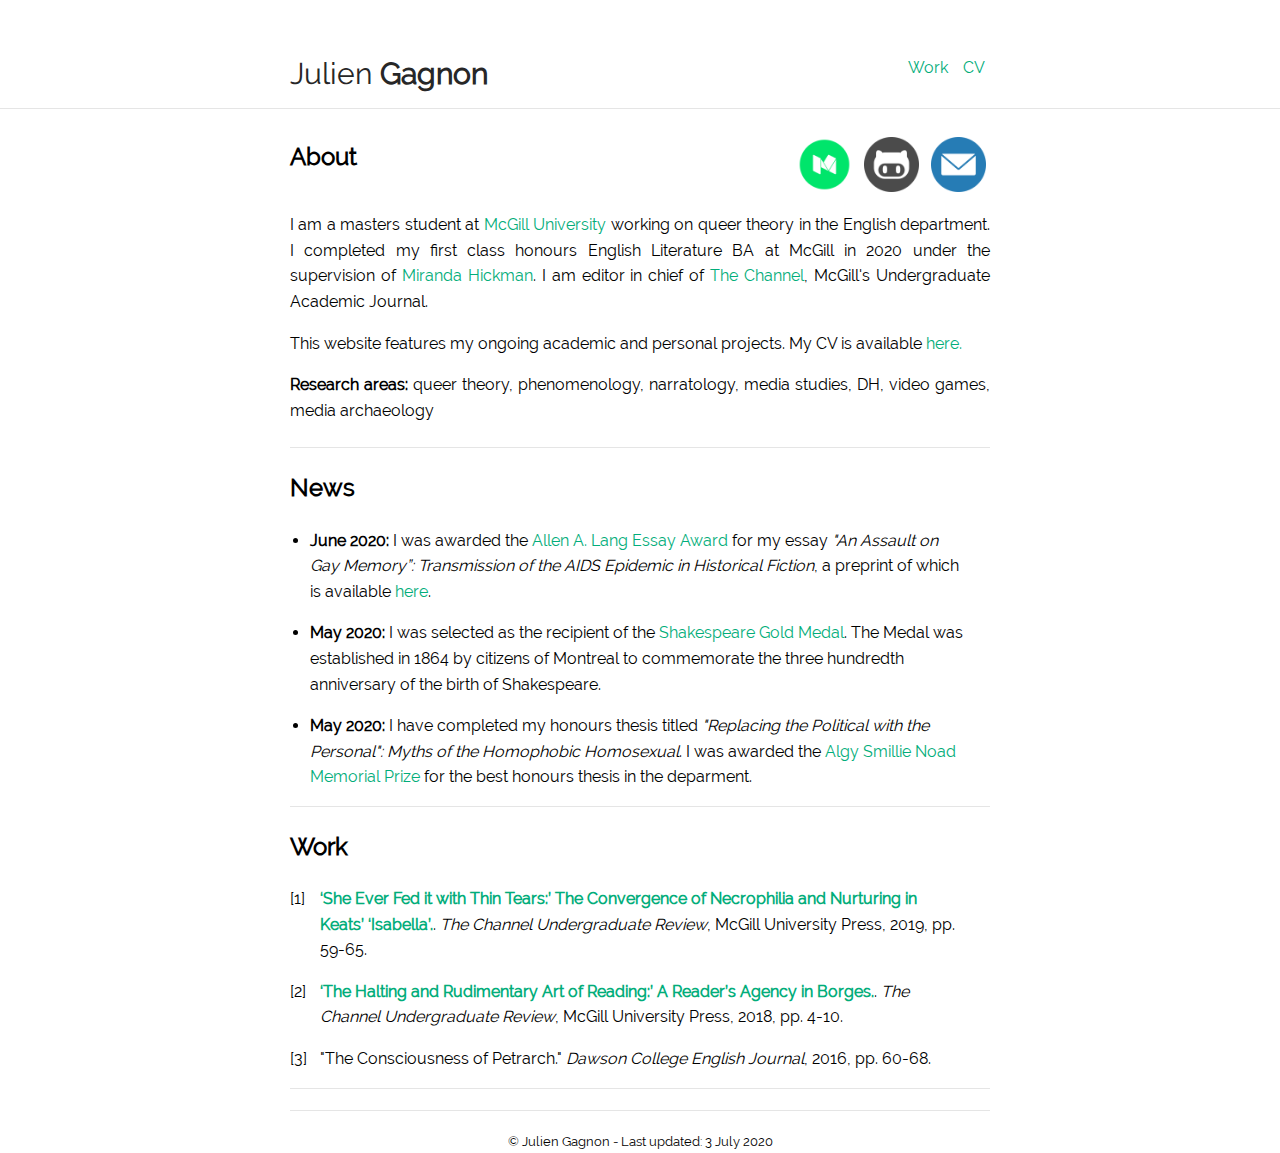
==== index.html @ fdd1ee50 "Update medium profile" ====
<!DOCTYPE html>
<html lang="en">
<head>
	<title>Julien Gagnon</title>
	<meta charset="utf-8">
	<meta content="width=device-width, initial-scale=1" name="viewport">
	<meta content="Julien Gagnon, Academic, Literature, Queer Theory, Video Games" name="keywords">
	<meta content="Julien Gagnon" name="author">
	<link rel="icon" type="image/png" sizes="16x16" href="resources/favicon.png"
	<meta content="" name="description">
		<link href="/feed.xml" rel="alternate" title="Julien Gagnon RSS" type="application/rss+xml">
	<link href="styles/main.css" rel="stylesheet">
</head>
<body>

	<div class="wrapper">
		<!-- Navigation bar -->
		<div class="navbar container">
			<a class="alignable pull-left" href="index.html" id="author-name"> Julien <b>Gagnon</b></a>
			<ul class="alignable pull-right navbar-ul">
				<li class="alignable pull-right nav-list">
					<a href="resources/jg_cv.pdf">CV</a>
				</li>
				<!-- <li class="alignable pull-right nav-list">
					<a href="index.html">Home</a>
				</li>
				<li class="alignable pull-right nav-list">
					<a href="#teaching">Teaching</a>
				</li> -->
				<li class="alignable pull-right nav-list">
					<a href="#publications">Work</a>
				</li>



			</ul>
		</div>
		<div style="clear:both"></div>

		<hr>
		<div class="container content">


		<!-- ABOUT SECTION -->
		<div id="about">

			<!-- Social buttons list on top right  -->
			<div id="share-buttons">
				<a href="https://jwgagnon.medium.com" target="_blank"><img class="ico" src="resources/medium.png" alt="medium" /></a>
				<a href="https://github.com/jwgagnon" target="_blank"><img class="ico" src="resources/github.png" alt="github" /></a>
				<a href="mailto:julien.gagnon6@mail.mcgill.ca" target="_blank"><img class="ico" src="resources/email.png" alt="gmail" /></a>
			</div>

			<h2 id="about">About</h2>


			<!--<p><img class="profile-picture" src="resources/profile.jpg"></p>-->

			<p style='text-align: justify;'> I am a masters student at <a href="https://www.mcgill.ca/McGill">McGill University</a> working on queer theory in the English department. I completed my first class honours English Literature BA at McGill in 2020 under the supervision of <a href="https://www.mcgill.ca/english/staff/miranda-brun-hickman">Miranda Hickman</a>. I am editor in chief of <a href="http://mcgillchannelundergraduatereview.com/">The Channel</a>, McGill's Undergraduate Academic Journal. </p>
			<p style='text-align: justify;'> This website features my ongoing academic and personal projects. My CV is available <a href="resources/jg_cv.pdf">here.</a> </p>
			<p style='text-align: justify;'> <b> Research areas:</b> queer theory, phenomenology, narratology, media studies, DH, video games, media archaeology  </p>
		</div>


		<!-- NEWS SECTION -->
	  <hr>
		<div id="news">
		<h2 id="section">News</h2>
			<ul>
				<li> <p><strong>June 2020:</strong>
					 I was awarded the <a href="https://www.mcgill.ca/english/channels/news/2020-19-graduating-student-award-winners"> Allen A. Lang Essay Award</a> for my essay <em>"An Assault on Gay Memory”: Transmission of the AIDS Epidemic in Historical Fiction</em>, a preprint of which is available <a href="">here</a>.</p>
			 </li>
				<li>
					<p><strong>May 2020:</strong> I was selected as the recipient of the <a href="https://www.mcgill.ca/english/channels/news/2020-19-graduating-student-award-winners">Shakespeare Gold Medal</a>. The Medal was established in 1864 by citizens of Montreal to commemorate the three hundredth anniversary of the birth of Shakespeare. </p>

				</li>
				 <li> <p><strong>May 2020:</strong>
						I have completed my honours thesis titled <em>"Replacing the Political with the Personal": Myths of the Homophobic Homosexual</em>. I was awarded the <a href="https://www.mcgill.ca/english/channels/news/2020-19-graduating-student-award-winners"> Algy Smillie Noad Memorial Prize</a> for the best honours thesis in the deparment.</p>
				</li>
			</ul>
		</div>

		<!-- PUBLICATIONS SECTION -->
		<hr>
		<div id="publications">
		<h2 id="section">Work</h2><!-- ### Publications -->
		<ol class="bibliography">

				<li>
					<p><b><a href="http://mcgillchannelundergraduatereview.com/2019/03/she-ever-fed-it-with-thin-tears-the-convergence-of-necrophilia-and-nurturing-in-keats-isabella/">‘She Ever Fed it with Thin Tears:’ The Convergence of Necrophilia
and Nurturing in Keats’ ‘Isabella’.</a></b>. <em>The Channel Undergraduate Review</em>, McGill University Press, 2019, pp. 59-65.</p>
				</li>
				<li>
					<p><b><a href="http://mcgillchannelundergraduatereview.com/2018/04/the-halting-and-rudimentary-art-of-reading-a-readers-agency-in-borges/">‘The Halting and Rudimentary Art of Reading:’ A Reader’s Agency in Borges.</a></b>. <em>The Channel Undergraduate Review</em>, McGill University Press, 2018, pp. 4-10.</p>
				</li>
				<li>
					<p>"The Consciousness of Petrarch." <em>Dawson College English Journal</em>, 2016, pp. 60-68.</p>
				</li>
			</ol>
		</div>

			<!-- TEACHING SECTION -->
		<hr>
		<div id="teaching">
		<h2 id="section"></h2>
		</div>

			<!-- CONTACT SECTION -->
			<!-- <hr>
			<h2 id="contact">Contact</h2> -->
			<hr>
			<p style="text-align: center; margin-bottom: 10px"><small>© Julien Gagnon - Last updated: 3 July 2020</small></a></p>
		</div>
	</div>

	<script>
       (function(i,s,o,g,r,a,m){i['GoogleAnalyticsObject']=r;i[r]=i[r]||function(){
       (i[r].q=i[r].q||[]).push(arguments)},i[r].l=1*new Date();a=s.createElement(o),
       m=s.getElementsByTagName(o)[0];a.async=1;a.src=g;m.parentNode.insertBefore(a,m)
       })(window,document,'script','//www.google-analytics.com/analytics.js','ga');
       ga('create', 'UA-73768019-2', 'auto');
       ga('send', 'pageview');
	</script>

	<footer></footer>

</body>
</html>
---- styles/main.css ----
html {
	height: 100%;
	margin: 0;
	padding: 0
}
@font-face {
	font-family: "Raleway";
	src: url("../resources/Raleway.ttf") format("truetype");
}
body {
		margin: 0;
		font: 100%/1.6 "Raleway", serif;
		height: 100%
}

#small_text {
	font: 90%/1.6 "Raleway", serif;
}

a {
	text-decoration: none;
	/* color: #02b6bd */
	color: #02ad7a
}
a:hover {
	text-decoration: underline
}
hr {
	border: 0;
	height: 0;
	border-top: 1px solid rgba(0, 0, 0, 0.1);
	border-bottom: 1px solid rgba(255, 255, 255, 0.3)
}
#author-name {
	font-size: 30px;
	color: #272727;
	display: inline-block
}
.navbar {
	padding: 50px 0 50px 0
}
.navbar-ul {
	display: inline-block;
	margin: 0;
	padding: 5px 0 5px 0;
	margin-left: 20px
}
.nav-list {
	list-style-type: none;
	margin: 0 5px 0 10px
}
.alignable, .pull-left, .pull-right {
	display: inline-block
}
.pull-left {
	float: left
}
.pull-right {
	float: right
}
.container {
	max-width: 700px;
	margin: auto
}
.wrapper {
	min-height: 100%
}
@media (max-width: 800px) {
	.container {
		max-width: 600px;
		transition: 0.3s ease all
	}
}
@media (max-width: 650px) {
	.container {
		max-width: 83%
	}
	.navbar-ul {
		margin-top: 5px
	}
}
@media (max-width: 580px) {
	#author-name {
		display: inline-block
	}
}
.content a:hover {
	text-decoration: underline
}
.content ol {
	counter-reset: list
}
.content ol>li {
	list-style-position: none;
	position: relative;
	list-style: none;
	margin-top: 5px;
	margin-bottom: 5px
}
.content ul>li {
	margin: 5px 0 5px 0
}
.content ul {
	padding: 0 20px 0 20px
}
.content ol {
	padding: 0 30px 0 30px
}
.content ol>li:before {
	content: "[" counter(list, decimal) "] ";
	counter-increment: list;
	position: absolute;
	left: -30px
}
.content blockquote {
	border-left: 5px solid #333333;
	margin: 20px 0 20px 0;
	padding: 2px 8px 2px 8px;
	font-style: italic
}
.content .profile-picture {
	height: 150px;
	width: auto;
	position: relative;
	margin: -20px 25px 0 0;
	float: left;
	border-radius: 50%
}

#about {
  display: inline-block;
}

p .content .profile-picture {
	padding: 0;
	margin: 0
}
@media (max-width: 480px) {
	.content .profile-picture img {
		margin-top: -5px
	}
}

.content img {
	text-align: center;
	width: 100%
}
table {
	margin: 15px 0;
	border-collapse: collapse;
	width: 100%;
	padding: 0
}
table tr {
	border-top: 1px solid #cccccc;
	background-color: white;
	margin: 0;
	padding: 0
}
table tr:nth-child(2n) {
	background-color: #f8f8f8
}
table tr th {
	font-weight: bold;
	border: 1px solid #cccccc;
	text-align: left;
	margin: 0;
	padding: 6px 13px
}
table tr td {
	border: 1px solid #cccccc;
	text-align: left;
	margin: 0;
	padding: 6px 13px
}
table tr th :first-child, table tr td :first-child {
	margin: 0
}
table tr th :last-child, table tr td :last-child {
	margin: 0
}

#share-buttons img{
  width: 55px;
  padding: 4px;
  border: 0;
  box-shadow: 0;
	display: inline-block;
}

#share-buttons {
	margin: 15px 0 -10px 0;
	position: relative;
	float: right;
  /* text-align: center; */
}

.ico:hover, .ico:active {
  -webkit-transform: scale(1.1) rotate(360deg);
  -moz-transform: scale(1.1) rotate(360deg);
  -ms-transform: scale(1.1) rotate(360deg);
  -o-transform: scale(1.1) rotate(360deg);
  transform: scale(1.1) rotate(360deg);
}


/* h2 {
  font-family: 'DeepMindSerif';
  src: URL('DeepMindSerif.ttf') format('truetype');
} */
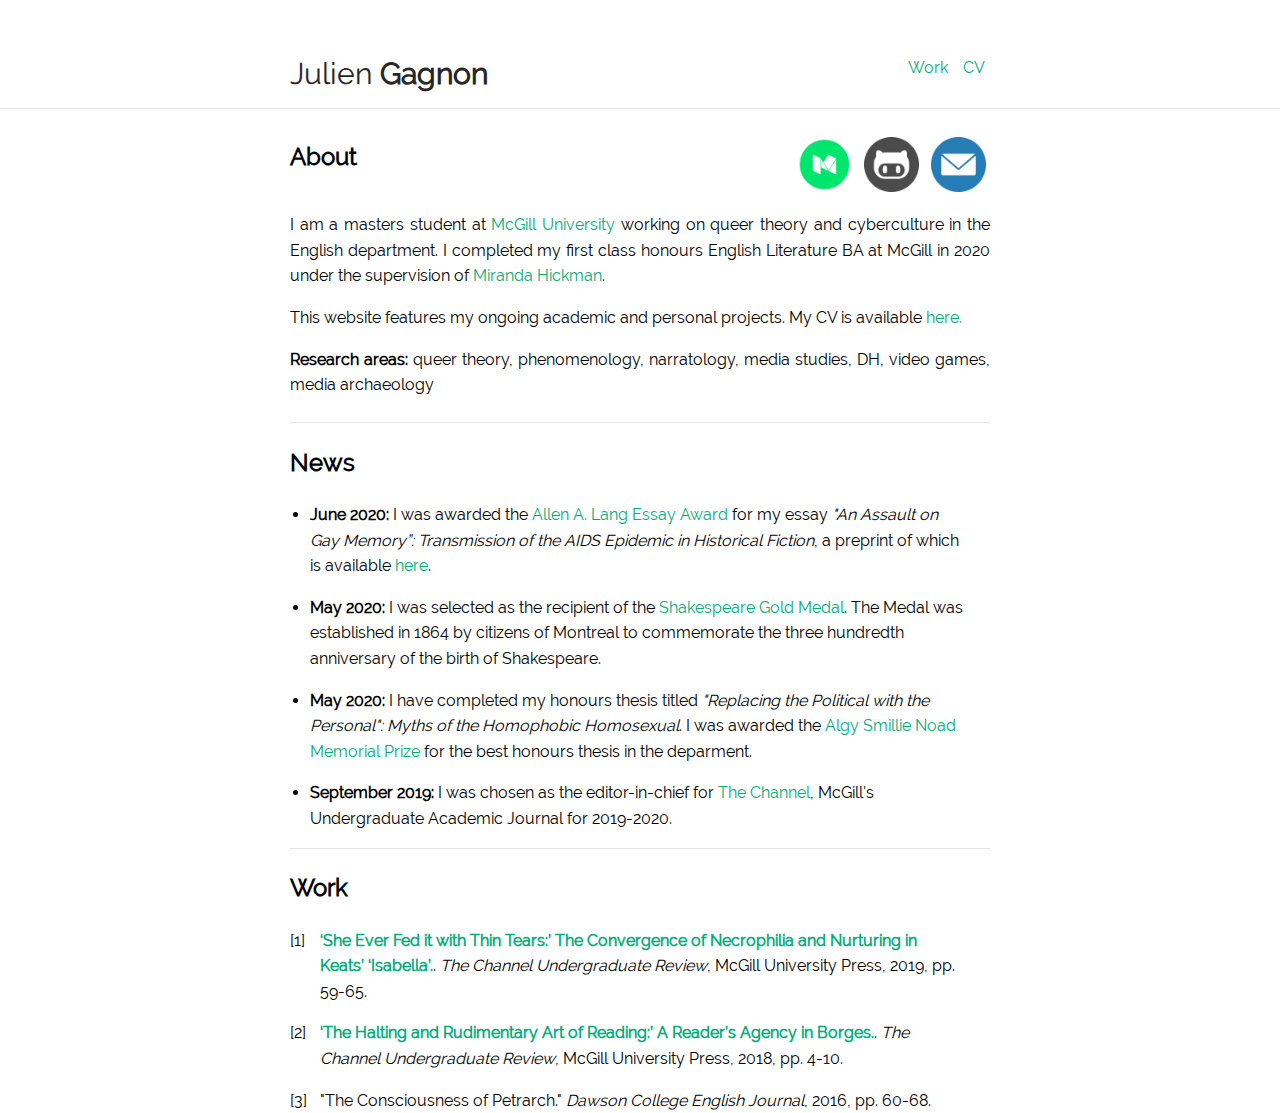
==== commit 8645f093: "Updated bio" ====
--- a/index.html
+++ b/index.html
@@ -56,7 +56,7 @@
 
 			<!--<p><img class="profile-picture" src="resources/profile.jpg"></p>-->
 
-			<p style='text-align: justify;'> I am a masters student at <a href="https://www.mcgill.ca/McGill">McGill University</a> working on queer theory in the English department. I completed my first class honours English Literature BA at McGill in 2020 under the supervision of <a href="https://www.mcgill.ca/english/staff/miranda-brun-hickman">Miranda Hickman</a>. I am editor in chief of <a href="http://mcgillchannelundergraduatereview.com/">The Channel</a>, McGill's Undergraduate Academic Journal. </p>
+			<p style='text-align: justify;'> I am a masters student at <a href="https://www.mcgill.ca/McGill">McGill University</a> working on queer theory and cyberculture in the English department. I completed my first class honours English Literature BA at McGill in 2020 under the supervision of <a href="https://www.mcgill.ca/english/staff/miranda-brun-hickman">Miranda Hickman</a>.</p>
 			<p style='text-align: justify;'> This website features my ongoing academic and personal projects. My CV is available <a href="resources/jg_cv.pdf">here.</a> </p>
 			<p style='text-align: justify;'> <b> Research areas:</b> queer theory, phenomenology, narratology, media studies, DH, video games, media archaeology  </p>
 		</div>
@@ -77,6 +77,9 @@
 				 <li> <p><strong>May 2020:</strong>
 						I have completed my honours thesis titled <em>"Replacing the Political with the Personal": Myths of the Homophobic Homosexual</em>. I was awarded the <a href="https://www.mcgill.ca/english/channels/news/2020-19-graduating-student-award-winners"> Algy Smillie Noad Memorial Prize</a> for the best honours thesis in the deparment.</p>
 				</li>
+				<li> <p><strong>September 2019:</strong>
+					 I was chosen as the editor-in-chief for <a href="http://mcgillchannelundergraduatereview.com/">The Channel</a>, McGill's Undergraduate Academic Journal for 2019-2020. </p>
+			 </li>
 			</ul>
 		</div>
 
@@ -99,19 +102,19 @@
 			</ol>
 		</div>
 
-			<!-- TEACHING SECTION -->
+			<!-- TEACHING SECTION
 		<hr>
 		<div id="teaching">
 		<h2 id="section"></h2>
-		</div>
+		</div> -->
 
-			<!-- CONTACT SECTION -->
-			<!-- <hr>
-			<h2 id="contact">Contact</h2> -->
+			<!-- CONTACT SECTION
+			<hr>
+			<h2 id="contact">Contact</h2>
 			<hr>
 			<p style="text-align: center; margin-bottom: 10px"><small>© Julien Gagnon - Last updated: 3 July 2020</small></a></p>
 		</div>
-	</div>
+	</div> -->
 
 	<script>
        (function(i,s,o,g,r,a,m){i['GoogleAnalyticsObject']=r;i[r]=i[r]||function(){
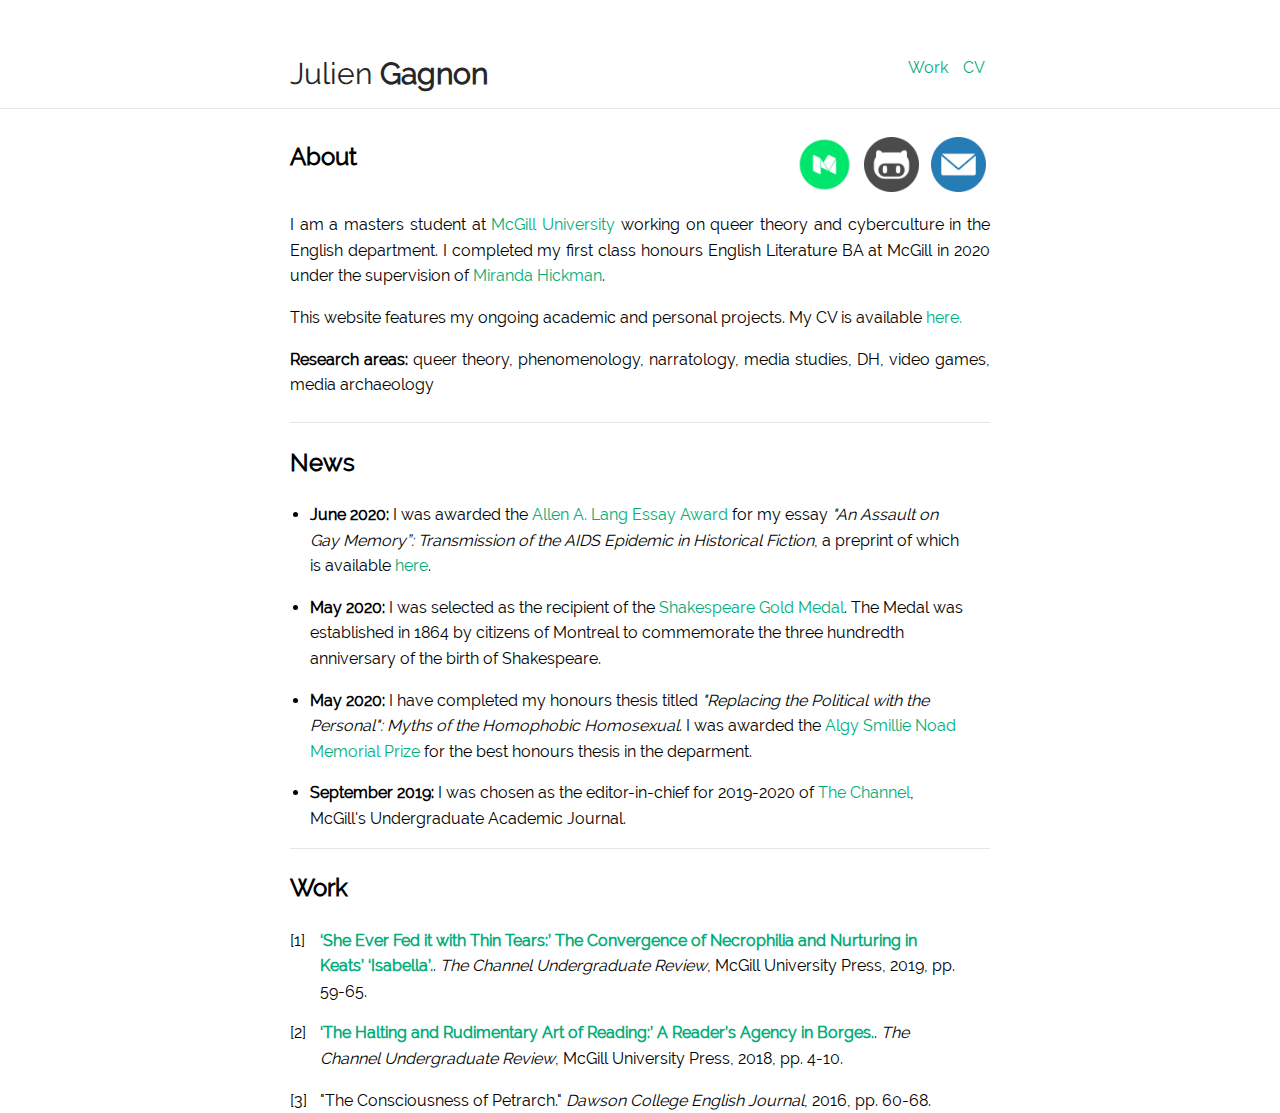
==== commit 14808926: "Bio edits" ====
--- a/index.html
+++ b/index.html
@@ -78,7 +78,7 @@
 						I have completed my honours thesis titled <em>"Replacing the Political with the Personal": Myths of the Homophobic Homosexual</em>. I was awarded the <a href="https://www.mcgill.ca/english/channels/news/2020-19-graduating-student-award-winners"> Algy Smillie Noad Memorial Prize</a> for the best honours thesis in the deparment.</p>
 				</li>
 				<li> <p><strong>September 2019:</strong>
-					 I was chosen as the editor-in-chief for <a href="http://mcgillchannelundergraduatereview.com/">The Channel</a>, McGill's Undergraduate Academic Journal for 2019-2020. </p>
+					 I was chosen as the editor-in-chief for 2019-2020 of <a href="http://mcgillchannelundergraduatereview.com/">The Channel</a>, McGill's Undergraduate Academic Journal. </p>
 			 </li>
 			</ul>
 		</div>
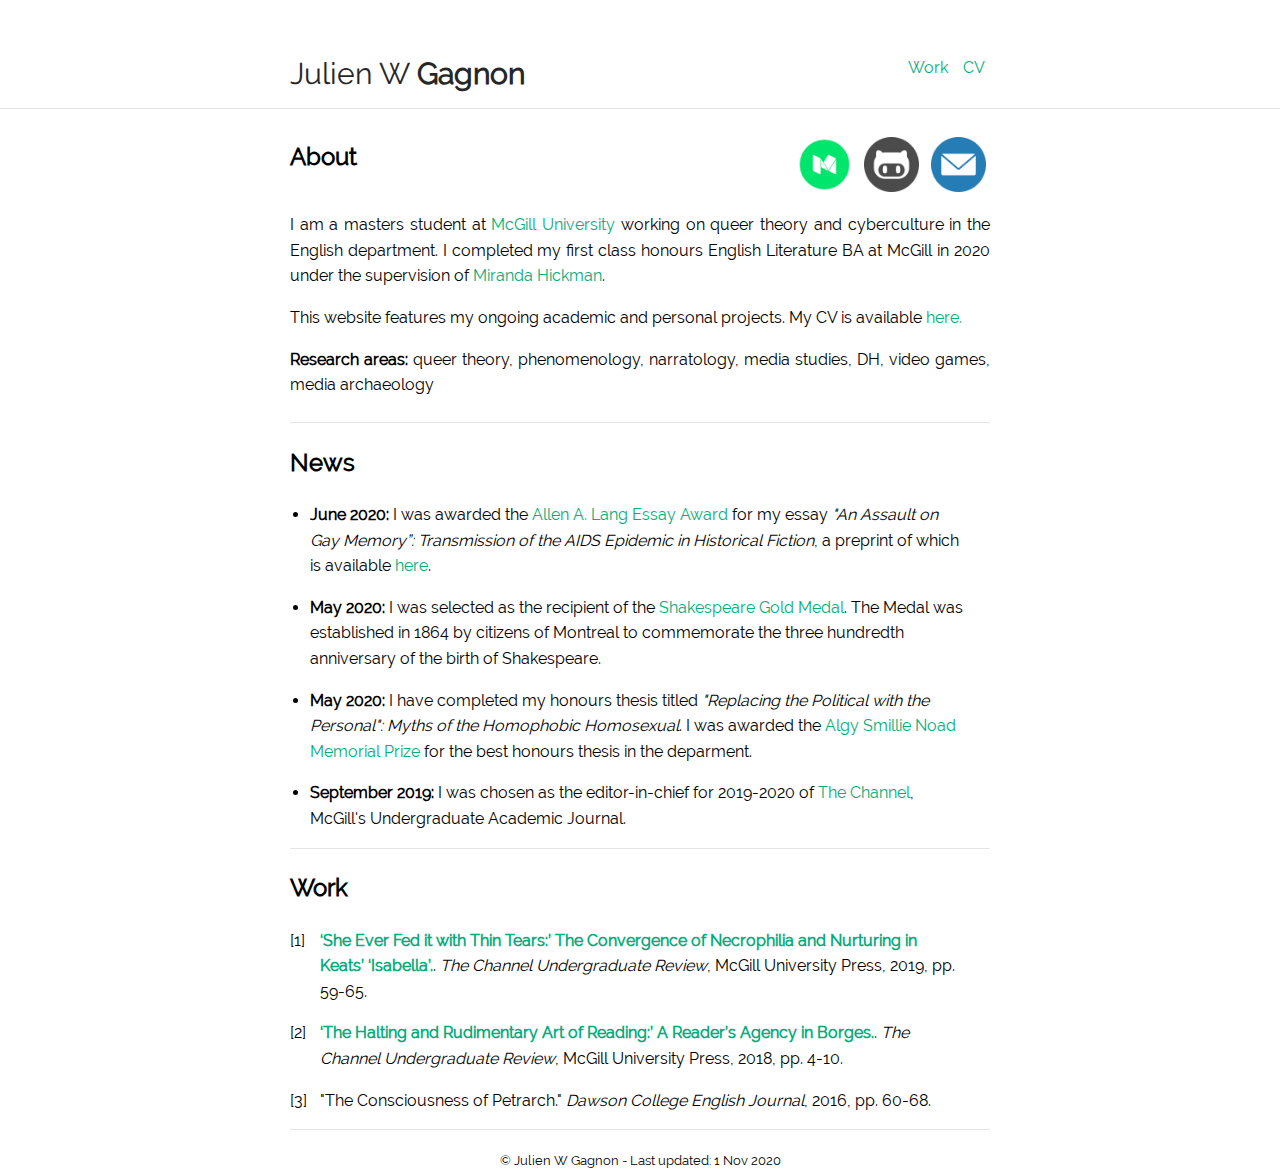
==== commit a00d7dd9: "Updated footer" ====
--- a/index.html
+++ b/index.html
@@ -1,11 +1,11 @@
 <!DOCTYPE html>
 <html lang="en">
 <head>
-	<title>Julien Gagnon</title>
+	<title>Julien William Gagnon</title>
 	<meta charset="utf-8">
 	<meta content="width=device-width, initial-scale=1" name="viewport">
-	<meta content="Julien Gagnon, Academic, Literature, Queer Theory, Video Games" name="keywords">
-	<meta content="Julien Gagnon" name="author">
+	<meta content="Julien William Gagnon, Academic, Literature, Queer Theory, Video Games, English, Cultural Studies, Literature, McGill" name="keywords">
+	<meta content="Julien William Gagnon" name="author">
 	<link rel="icon" type="image/png" sizes="16x16" href="resources/favicon.png"
 	<meta content="" name="description">
 		<link href="/feed.xml" rel="alternate" title="Julien Gagnon RSS" type="application/rss+xml">
@@ -16,7 +16,7 @@
 	<div class="wrapper">
 		<!-- Navigation bar -->
 		<div class="navbar container">
-			<a class="alignable pull-left" href="index.html" id="author-name"> Julien <b>Gagnon</b></a>
+			<a class="alignable pull-left" href="index.html" id="author-name"> Julien W <b>Gagnon</b></a>
 			<ul class="alignable pull-right navbar-ul">
 				<li class="alignable pull-right nav-list">
 					<a href="resources/jg_cv.pdf">CV</a>
@@ -110,11 +110,11 @@
 
 			<!-- CONTACT SECTION
 			<hr>
-			<h2 id="contact">Contact</h2>
+			<h2 id="contact">Contact</h2>-->
 			<hr>
-			<p style="text-align: center; margin-bottom: 10px"><small>© Julien Gagnon - Last updated: 3 July 2020</small></a></p>
+			<p style="text-align: center; margin-bottom: 10px"><small>© Julien W Gagnon - Last updated: 1 Nov 2020</small></a></p>
 		</div>
-	</div> -->
+	</div>
 
 	<script>
        (function(i,s,o,g,r,a,m){i['GoogleAnalyticsObject']=r;i[r]=i[r]||function(){
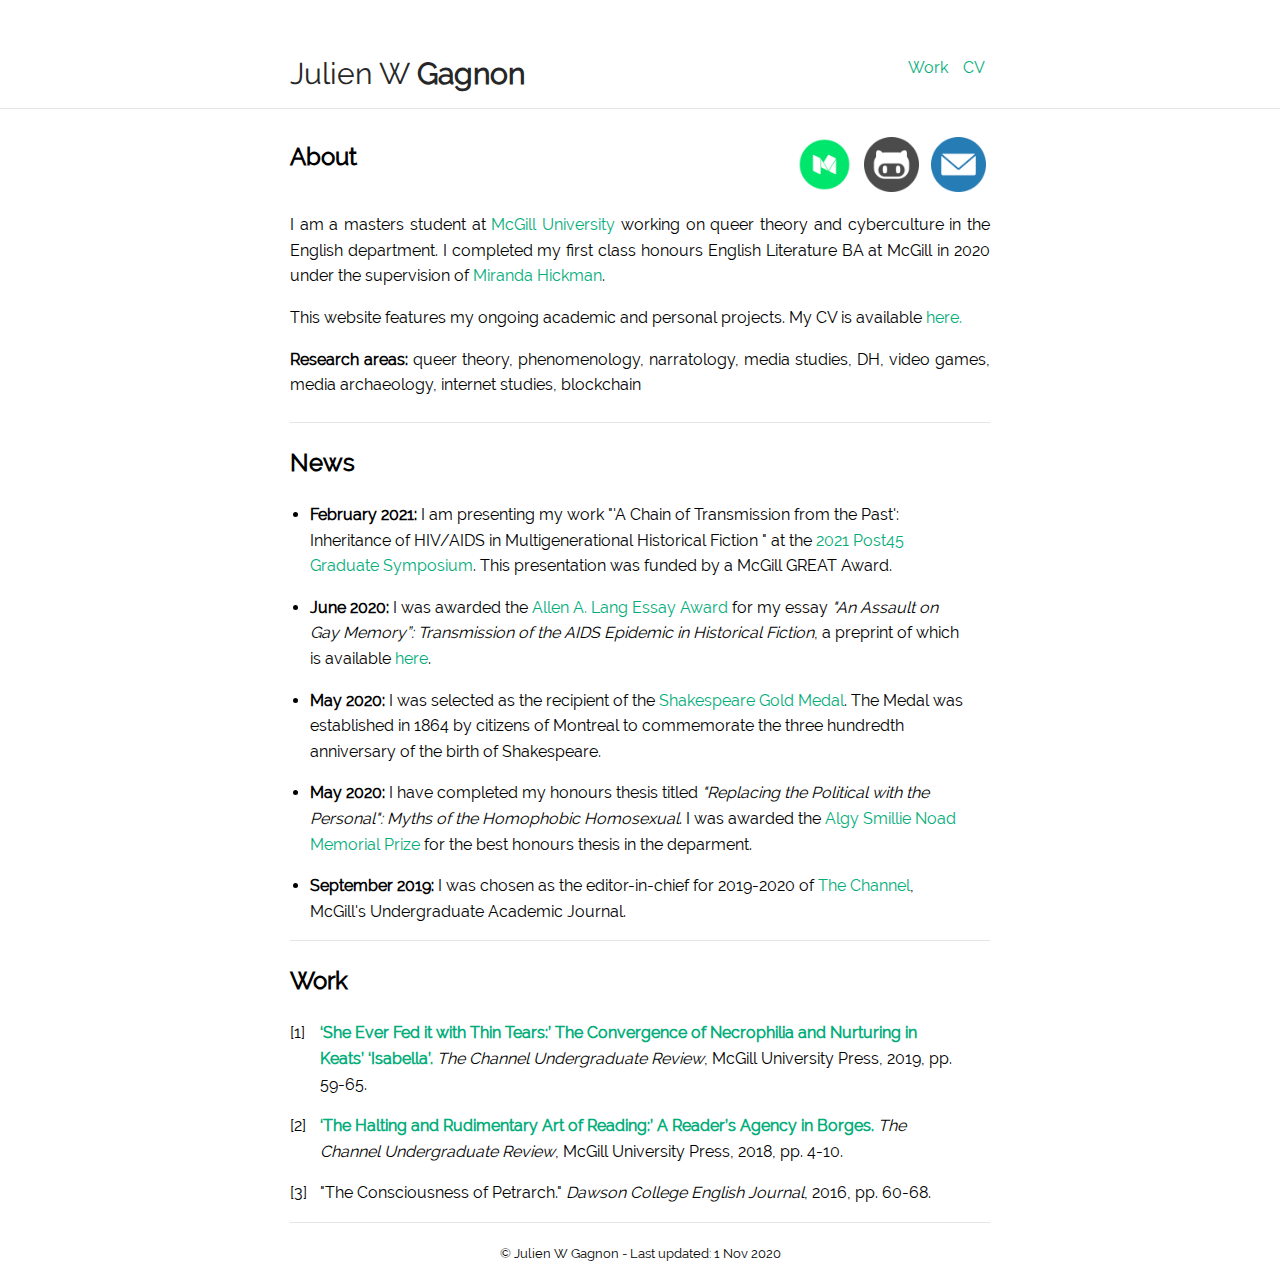
==== commit babe6a47: "Jan 2021 Update" ====
--- a/index.html
+++ b/index.html
@@ -4,7 +4,7 @@
 	<title>Julien William Gagnon</title>
 	<meta charset="utf-8">
 	<meta content="width=device-width, initial-scale=1" name="viewport">
-	<meta content="Julien William Gagnon, Academic, Literature, Queer Theory, Video Games, English, Cultural Studies, Literature, McGill" name="keywords">
+	<meta content="Julien William Gagnon, Academic, Literature, Queer Theory, Video Games, English, Cultural Studies, Literature, McGill, Cyberculture, Internet" name="keywords">
 	<meta content="Julien William Gagnon" name="author">
 	<link rel="icon" type="image/png" sizes="16x16" href="resources/favicon.png"
 	<meta content="" name="description">
@@ -58,7 +58,7 @@
 
 			<p style='text-align: justify;'> I am a masters student at <a href="https://www.mcgill.ca/McGill">McGill University</a> working on queer theory and cyberculture in the English department. I completed my first class honours English Literature BA at McGill in 2020 under the supervision of <a href="https://www.mcgill.ca/english/staff/miranda-brun-hickman">Miranda Hickman</a>.</p>
 			<p style='text-align: justify;'> This website features my ongoing academic and personal projects. My CV is available <a href="resources/jg_cv.pdf">here.</a> </p>
-			<p style='text-align: justify;'> <b> Research areas:</b> queer theory, phenomenology, narratology, media studies, DH, video games, media archaeology  </p>
+			<p style='text-align: justify;'> <b> Research areas:</b> queer theory, phenomenology, narratology, media studies, DH, video games, media archaeology, internet studies, blockchain  </p>
 		</div>
 
 
@@ -67,6 +67,11 @@
 		<div id="news">
 		<h2 id="section">News</h2>
 			<ul>
+				<li> <p><strong>February 2021:</strong>
+					I am presenting my work "'A Chain of Transmission from the Past': Inheritance of HIV/AIDS in Multigenerational Historical Fiction "
+at the <a href="https://post45.org/conferences/"> 2021 Post45 Graduate Symposium</a>. This presentation was funded by a McGill GREAT Award.
+					</p>
+			 </li>
 				<li> <p><strong>June 2020:</strong>
 					 I was awarded the <a href="https://www.mcgill.ca/english/channels/news/2020-19-graduating-student-award-winners"> Allen A. Lang Essay Award</a> for my essay <em>"An Assault on Gay Memory”: Transmission of the AIDS Epidemic in Historical Fiction</em>, a preprint of which is available <a href="">here</a>.</p>
 			 </li>
@@ -91,10 +96,10 @@
 
 				<li>
 					<p><b><a href="http://mcgillchannelundergraduatereview.com/2019/03/she-ever-fed-it-with-thin-tears-the-convergence-of-necrophilia-and-nurturing-in-keats-isabella/">‘She Ever Fed it with Thin Tears:’ The Convergence of Necrophilia
-and Nurturing in Keats’ ‘Isabella’.</a></b>. <em>The Channel Undergraduate Review</em>, McGill University Press, 2019, pp. 59-65.</p>
+and Nurturing in Keats’ ‘Isabella’.</a></b> <em>The Channel Undergraduate Review</em>, McGill University Press, 2019, pp. 59-65.</p>
 				</li>
 				<li>
-					<p><b><a href="http://mcgillchannelundergraduatereview.com/2018/04/the-halting-and-rudimentary-art-of-reading-a-readers-agency-in-borges/">‘The Halting and Rudimentary Art of Reading:’ A Reader’s Agency in Borges.</a></b>. <em>The Channel Undergraduate Review</em>, McGill University Press, 2018, pp. 4-10.</p>
+					<p><b><a href="http://mcgillchannelundergraduatereview.com/2018/04/the-halting-and-rudimentary-art-of-reading-a-readers-agency-in-borges/">‘The Halting and Rudimentary Art of Reading:’ A Reader’s Agency in Borges.</a></b> <em>The Channel Undergraduate Review</em>, McGill University Press, 2018, pp. 4-10.</p>
 				</li>
 				<li>
 					<p>"The Consciousness of Petrarch." <em>Dawson College English Journal</em>, 2016, pp. 60-68.</p>
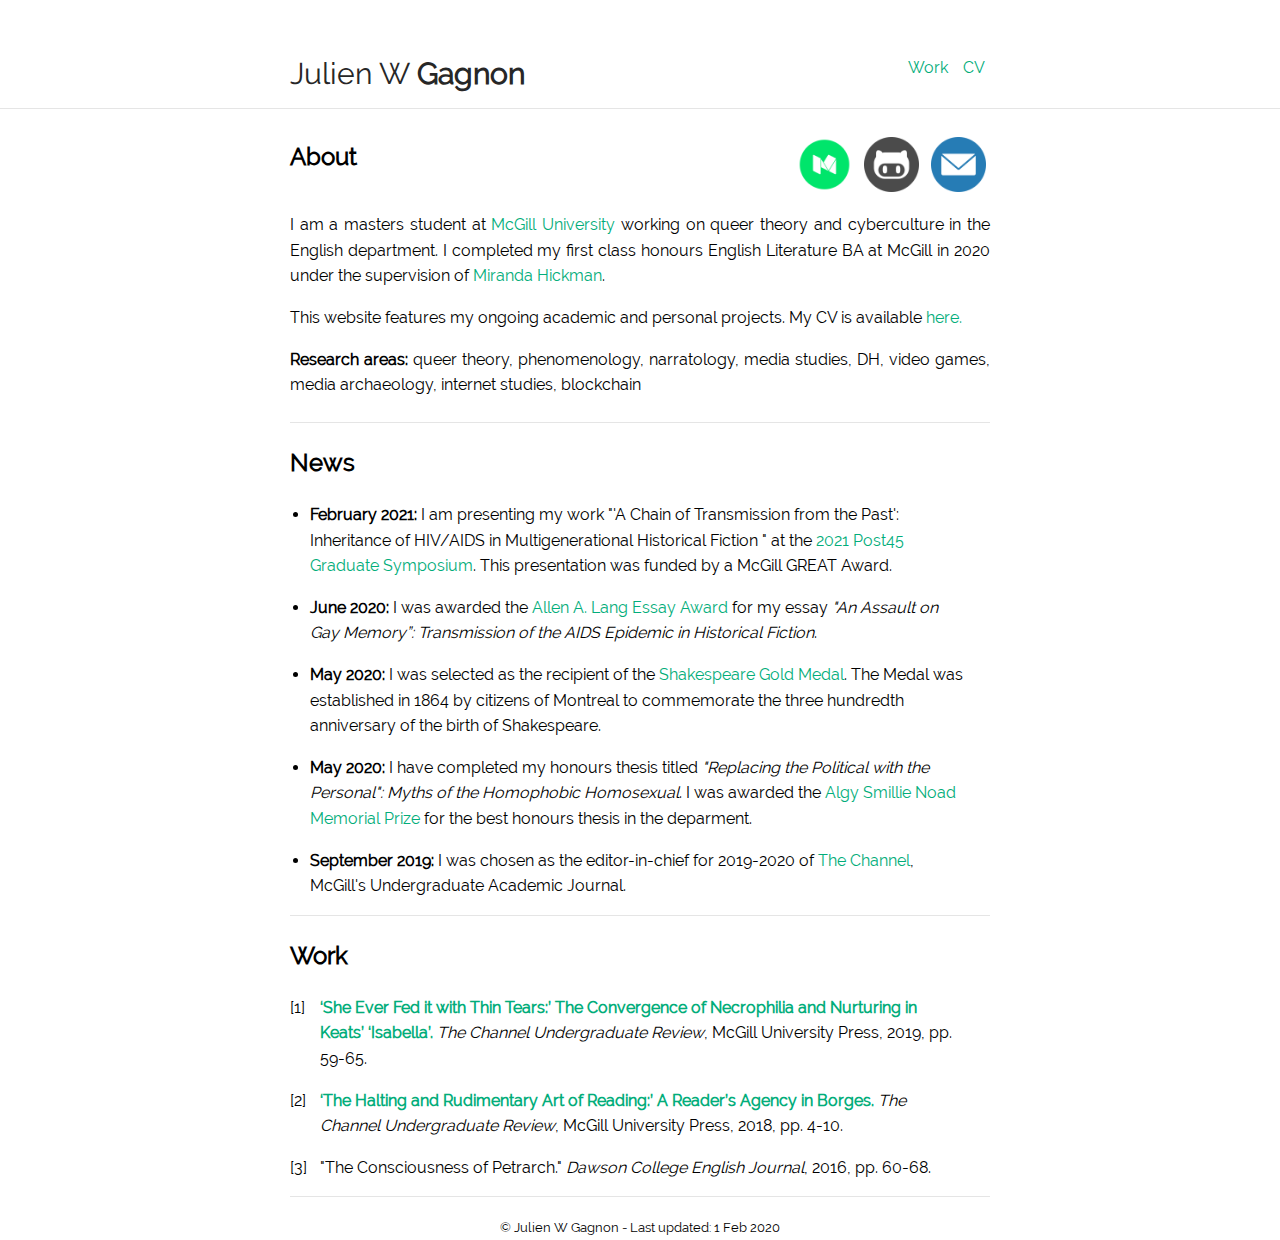
==== commit 99c66473: "1 Feb 2021 Update" ====
--- a/index.html
+++ b/index.html
@@ -73,7 +73,7 @@
 					</p>
 			 </li>
 				<li> <p><strong>June 2020:</strong>
-					 I was awarded the <a href="https://www.mcgill.ca/english/channels/news/2020-19-graduating-student-award-winners"> Allen A. Lang Essay Award</a> for my essay <em>"An Assault on Gay Memory”: Transmission of the AIDS Epidemic in Historical Fiction</em>, a preprint of which is available <a href="">here</a>.</p>
+					 I was awarded the <a href="https://www.mcgill.ca/english/channels/news/2020-19-graduating-student-award-winners"> Allen A. Lang Essay Award</a> for my essay <em>"An Assault on Gay Memory”: Transmission of the AIDS Epidemic in Historical Fiction</em>.</p>
 			 </li>
 				<li>
 					<p><strong>May 2020:</strong> I was selected as the recipient of the <a href="https://www.mcgill.ca/english/channels/news/2020-19-graduating-student-award-winners">Shakespeare Gold Medal</a>. The Medal was established in 1864 by citizens of Montreal to commemorate the three hundredth anniversary of the birth of Shakespeare. </p>
@@ -117,7 +117,7 @@
 			<hr>
 			<h2 id="contact">Contact</h2>-->
 			<hr>
-			<p style="text-align: center; margin-bottom: 10px"><small>© Julien W Gagnon - Last updated: 1 Nov 2020</small></a></p>
+			<p style="text-align: center; margin-bottom: 10px"><small>© Julien W Gagnon - Last updated: 1 Feb 2020</small></a></p>
 		</div>
 	</div>
 
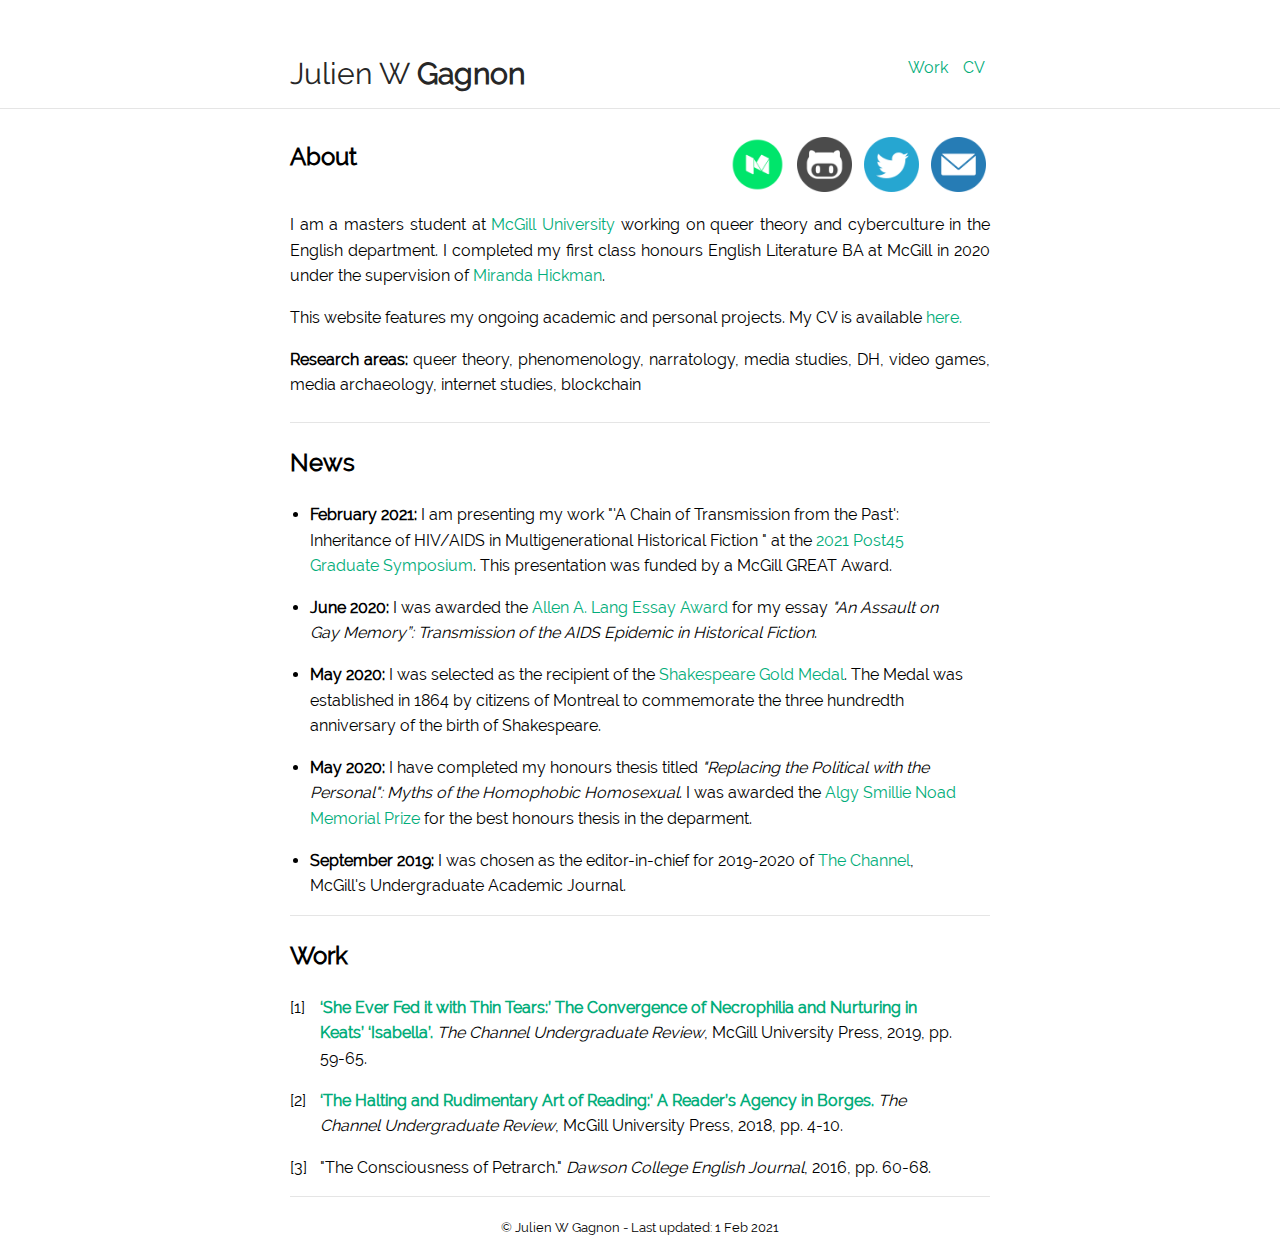
==== commit 58bbea1c: "Feb 2021 Update 2" ====
--- a/index.html
+++ b/index.html
@@ -48,6 +48,7 @@
 			<div id="share-buttons">
 				<a href="https://jwgagnon.medium.com" target="_blank"><img class="ico" src="resources/medium.png" alt="medium" /></a>
 				<a href="https://github.com/jwgagnon" target="_blank"><img class="ico" src="resources/github.png" alt="github" /></a>
+				<a href="https://twitter.com/julienwg" target="_blank"><img class="ico" src="resources/twitter.png" alt="twitter" /></a>
 				<a href="mailto:julien.gagnon6@mail.mcgill.ca" target="_blank"><img class="ico" src="resources/email.png" alt="gmail" /></a>
 			</div>
 
@@ -117,7 +118,7 @@
 			<hr>
 			<h2 id="contact">Contact</h2>-->
 			<hr>
-			<p style="text-align: center; margin-bottom: 10px"><small>© Julien W Gagnon - Last updated: 1 Feb 2020</small></a></p>
+			<p style="text-align: center; margin-bottom: 10px"><small>© Julien W Gagnon - Last updated: 1 Feb 2021</small></a></p>
 		</div>
 	</div>
 
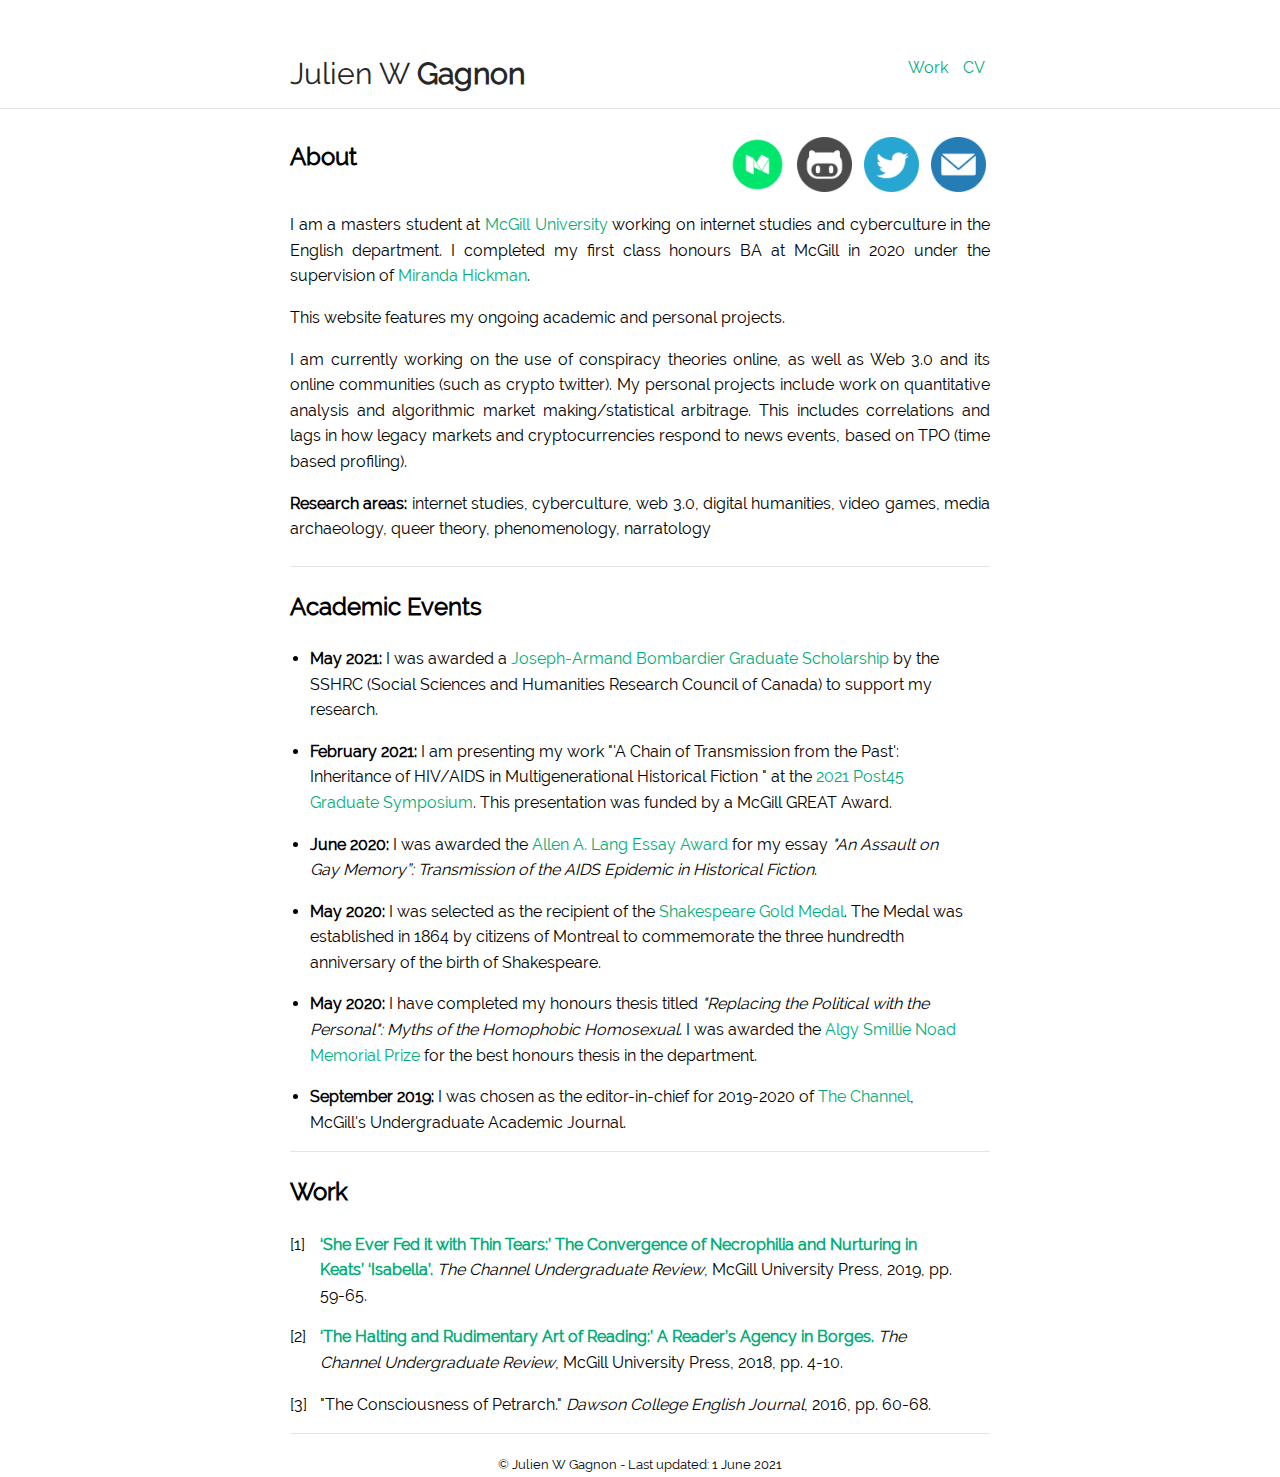
==== commit e4d38385: "Website Update for June" ====
--- a/index.html
+++ b/index.html
@@ -57,17 +57,22 @@
 
 			<!--<p><img class="profile-picture" src="resources/profile.jpg"></p>-->
 
-			<p style='text-align: justify;'> I am a masters student at <a href="https://www.mcgill.ca/McGill">McGill University</a> working on queer theory and cyberculture in the English department. I completed my first class honours English Literature BA at McGill in 2020 under the supervision of <a href="https://www.mcgill.ca/english/staff/miranda-brun-hickman">Miranda Hickman</a>.</p>
-			<p style='text-align: justify;'> This website features my ongoing academic and personal projects. My CV is available <a href="resources/jg_cv.pdf">here.</a> </p>
-			<p style='text-align: justify;'> <b> Research areas:</b> queer theory, phenomenology, narratology, media studies, DH, video games, media archaeology, internet studies, blockchain  </p>
+			<p style='text-align: justify;'> I am a masters student at <a href="https://www.mcgill.ca/McGill">McGill University</a> working on internet studies and cyberculture in the English department. I completed my first class honours BA at McGill in 2020 under the supervision of <a href="https://www.mcgill.ca/english/staff/miranda-brun-hickman">Miranda Hickman</a>.</p>
+			<p style='text-align: justify;'> This website features my ongoing academic and personal projects. </p>
+			<p style='text-align: justify;'> I am currently working on the use of conspiracy theories online, as well as Web 3.0 and its online communities (such as crypto twitter). My personal projects include work on quantitative analysis and algorithmic market making/statistical arbitrage. This includes correlations and lags in how legacy markets and cryptocurrencies respond to news events, based on TPO (time based profiling).</p>
+			<p style='text-align: justify;'> <b> Research areas:</b> internet studies, cyberculture, web 3.0, digital humanities, video games, media archaeology, queer theory, phenomenology, narratology  </p>
 		</div>
 
 
 		<!-- NEWS SECTION -->
 	  <hr>
 		<div id="news">
-		<h2 id="section">News</h2>
+		<h2 id="section">Academic Events</h2>
 			<ul>
+				<li> <p><strong>May 2021:</strong>
+					I was awarded a <a href="https://www.nserc-crsng.gc.ca/Students-Etudiants/CGSHarmonization-HarmonizationBESC_eng.asp">Joseph-Armand Bombardier Graduate Scholarship</a> by the SSHRC (Social Sciences and Humanities Research Council of Canada) to support my research.
+					</p>
+			 </li>
 				<li> <p><strong>February 2021:</strong>
 					I am presenting my work "'A Chain of Transmission from the Past': Inheritance of HIV/AIDS in Multigenerational Historical Fiction "
 at the <a href="https://post45.org/conferences/"> 2021 Post45 Graduate Symposium</a>. This presentation was funded by a McGill GREAT Award.
@@ -81,7 +86,7 @@
 
 				</li>
 				 <li> <p><strong>May 2020:</strong>
-						I have completed my honours thesis titled <em>"Replacing the Political with the Personal": Myths of the Homophobic Homosexual</em>. I was awarded the <a href="https://www.mcgill.ca/english/channels/news/2020-19-graduating-student-award-winners"> Algy Smillie Noad Memorial Prize</a> for the best honours thesis in the deparment.</p>
+						I have completed my honours thesis titled <em>"Replacing the Political with the Personal": Myths of the Homophobic Homosexual</em>. I was awarded the <a href="https://www.mcgill.ca/english/channels/news/2020-19-graduating-student-award-winners"> Algy Smillie Noad Memorial Prize</a> for the best honours thesis in the department.</p>
 				</li>
 				<li> <p><strong>September 2019:</strong>
 					 I was chosen as the editor-in-chief for 2019-2020 of <a href="http://mcgillchannelundergraduatereview.com/">The Channel</a>, McGill's Undergraduate Academic Journal. </p>
@@ -118,7 +123,7 @@
 			<hr>
 			<h2 id="contact">Contact</h2>-->
 			<hr>
-			<p style="text-align: center; margin-bottom: 10px"><small>© Julien W Gagnon - Last updated: 1 Feb 2021</small></a></p>
+			<p style="text-align: center; margin-bottom: 10px"><small>© Julien W Gagnon - Last updated: 1 June 2021</small></a></p>
 		</div>
 	</div>
 
